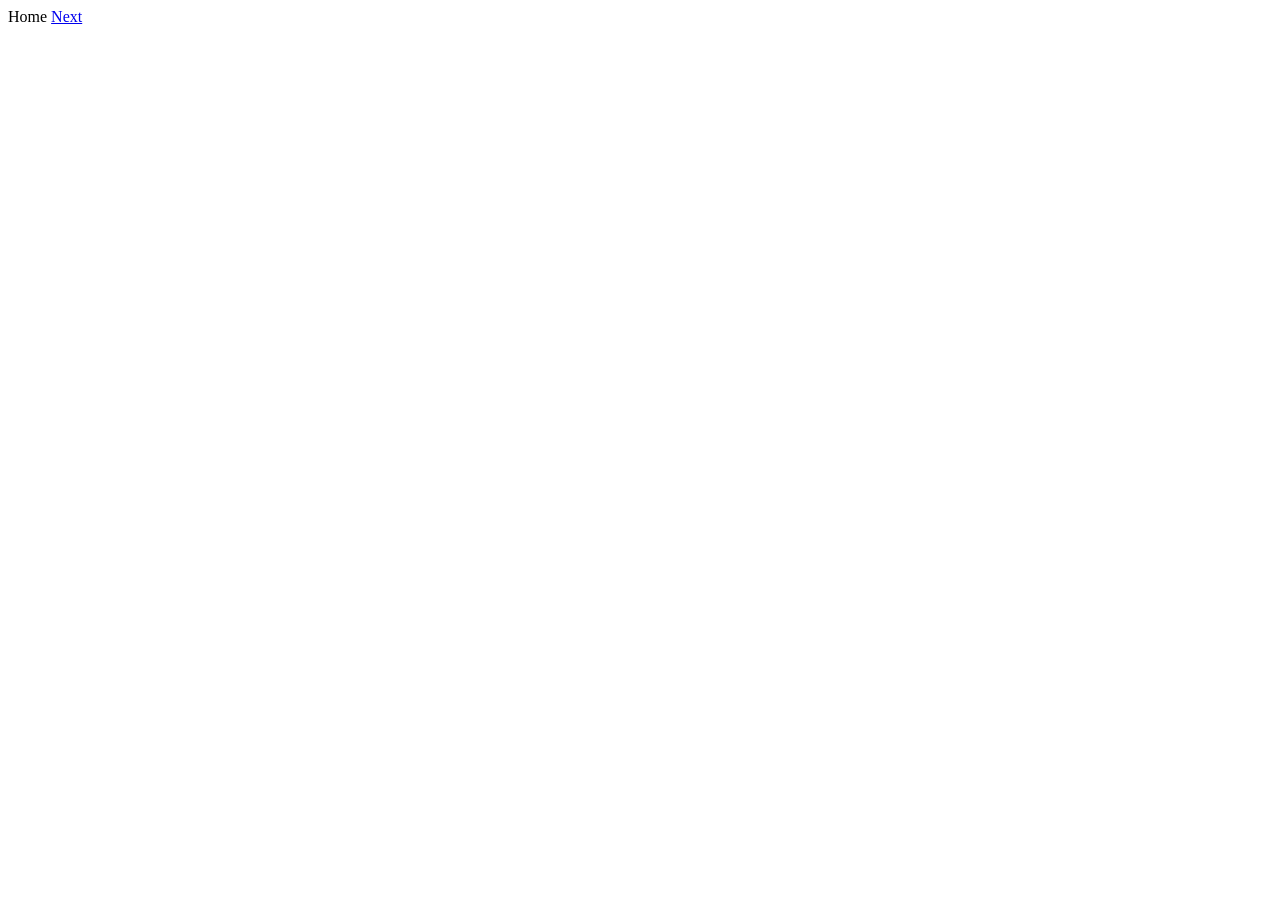
==== index.html @ c50c5f60 "update index.html" ====
<!DOCTYPE html>
<html>

<head>
  <meta charset="UTF-8">
  <meta name="viewport" content="width=device-width, initial-scale=1">
  <title>Home</title>
</head>

<body>
  Home
  <a href="praktikum26">Next</a>
</body>

</html>
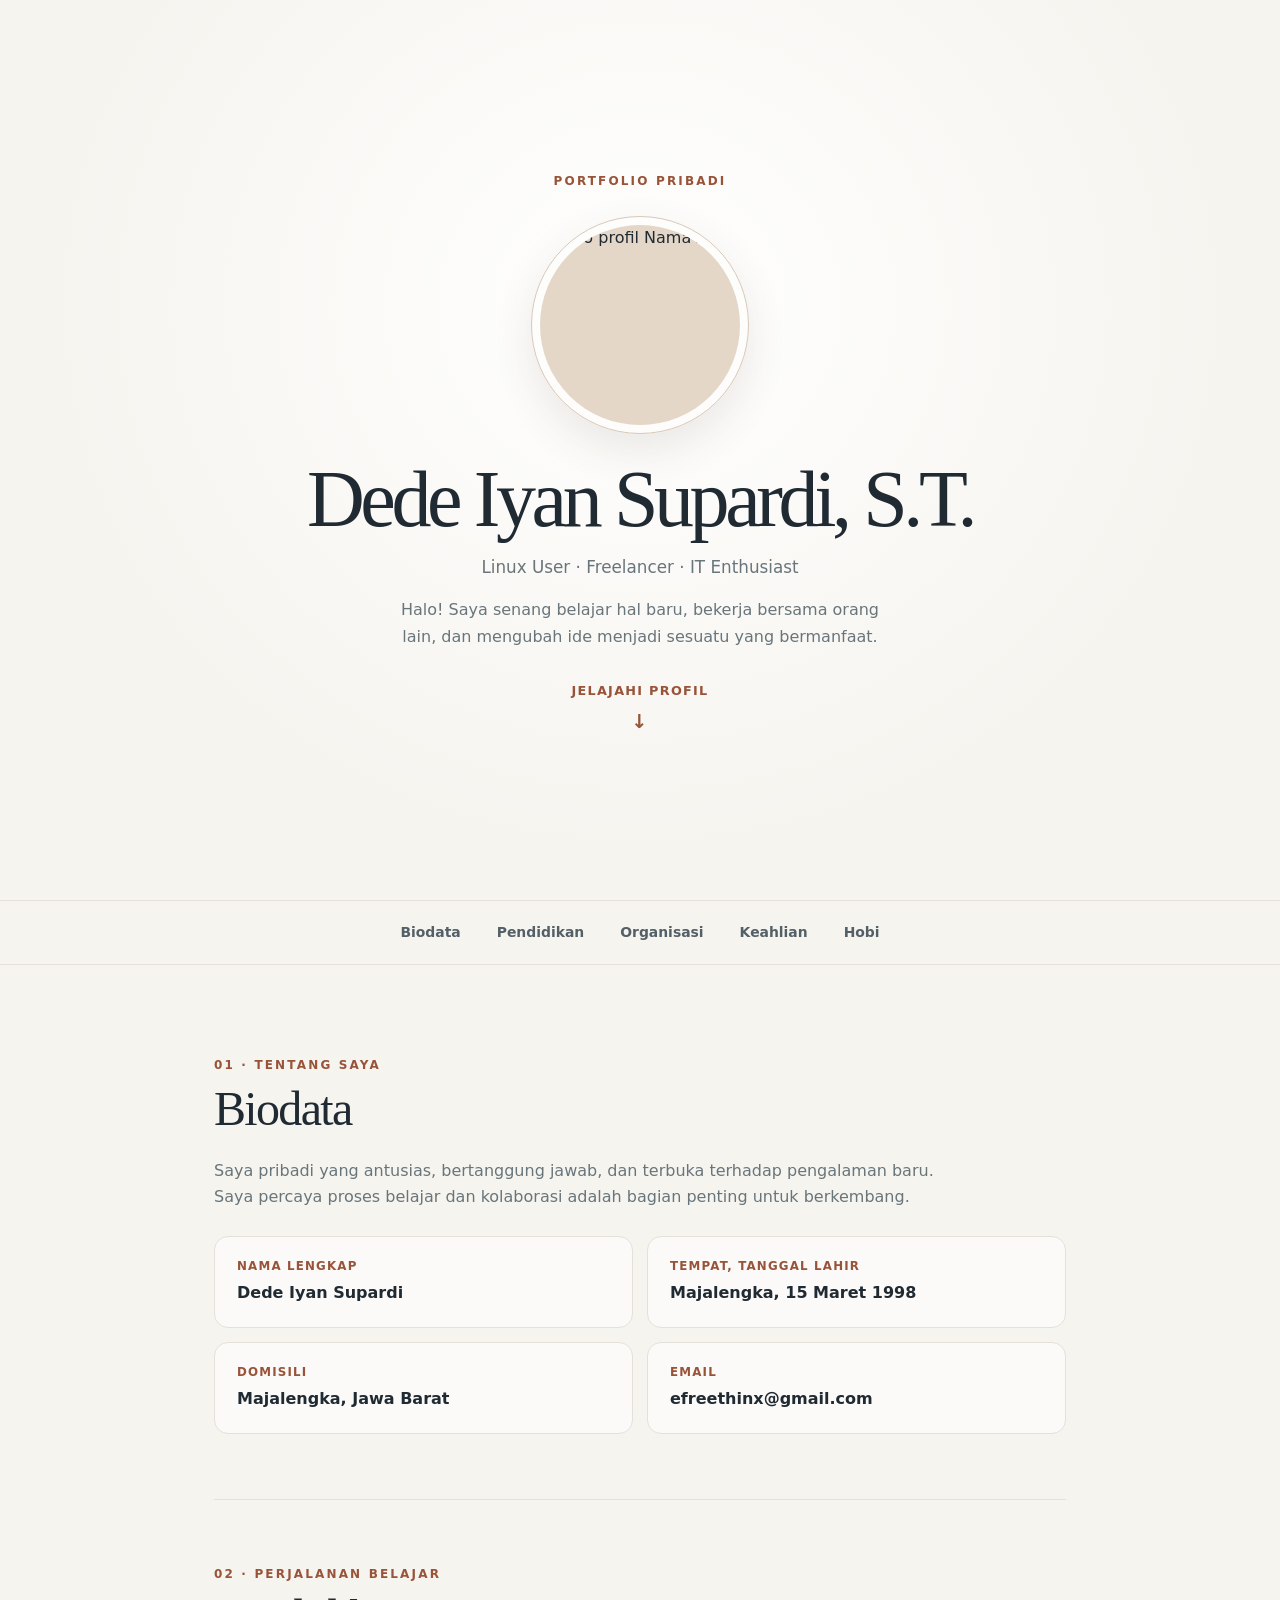
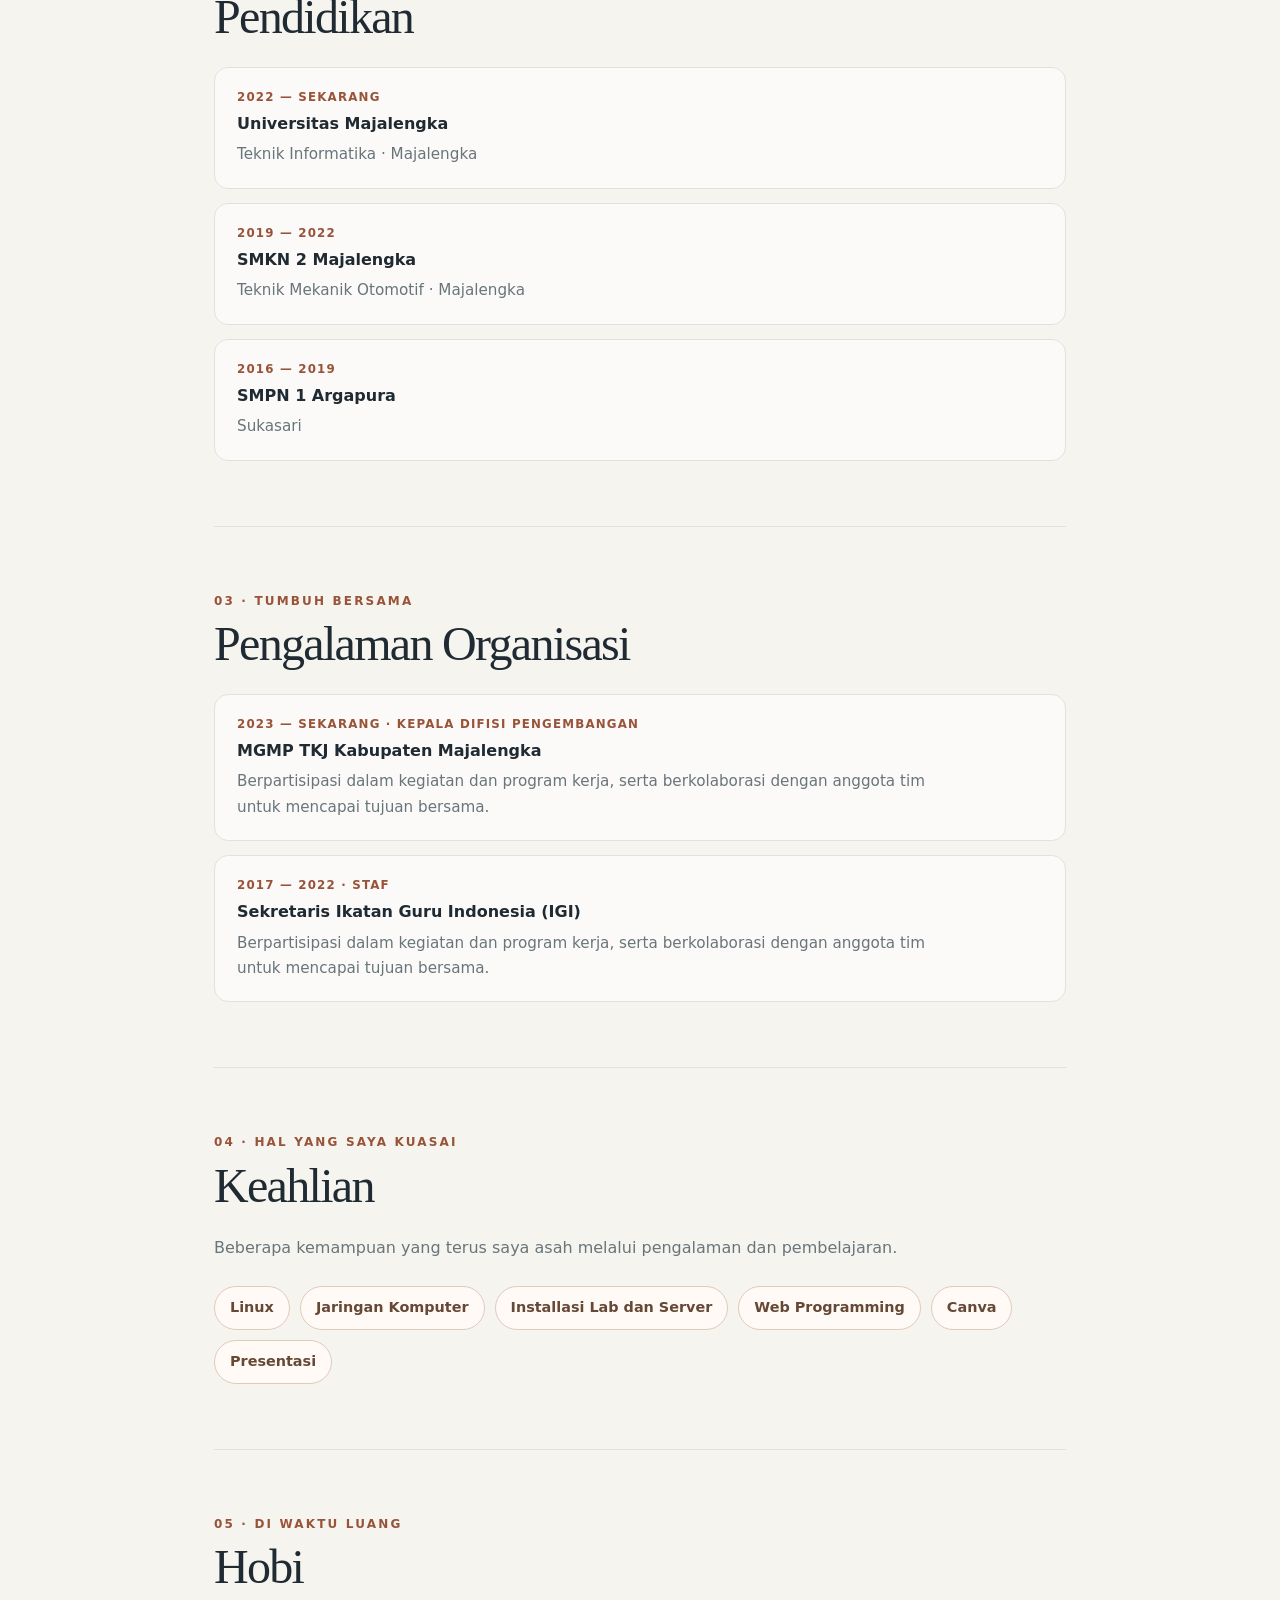
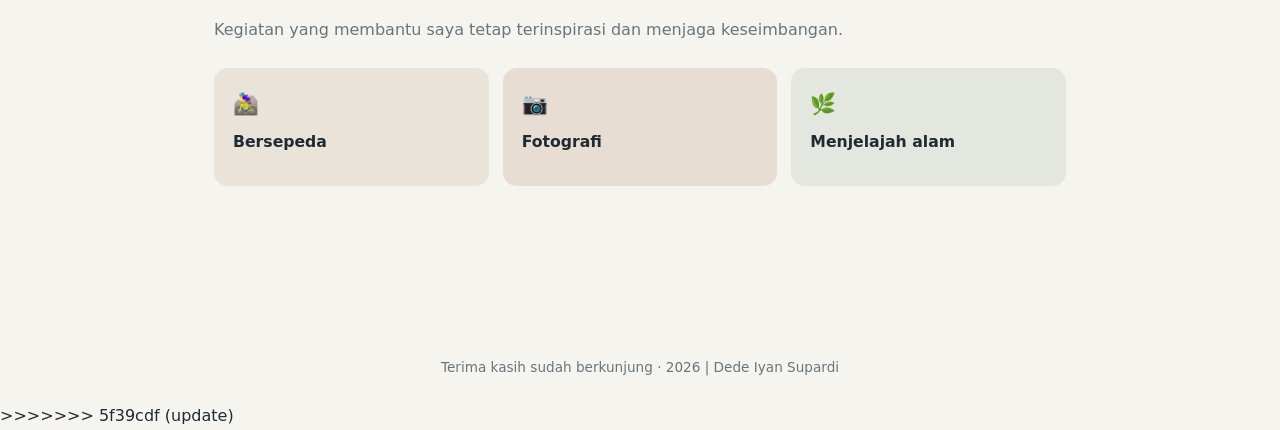
==== commit d6466160: "update" ====
--- a/index.html
+++ b/index.html
@@ -1,15 +1,437 @@
-<!DOCTYPE html>
-<html>
-
-<head>
-  <meta charset="UTF-8">
-  <meta name="viewport" content="width=device-width, initial-scale=1">
-  <title>Home</title>
-</head>
-
-<body>
-  Home
-  <a href="praktikum26">Next</a>
-</body>
-
-</html>+<!doctype html>
+<html lang="id">
+  <head>
+    <meta charset="UTF-8" />
+    <meta name="viewport" content="width=device-width, initial-scale=1.0" />
+    <meta name="theme-color" content="#f6f4ef" />
+    <title>Portfolio | Nama Anda</title>
+    <style>
+      :root {
+        --ink: #202a32;
+        --muted: #68757b;
+        --accent: #c26f4c;
+        --accent-dark: #985339;
+        --paper: #f6f4ef;
+        --white: #fff;
+        --line: #e6e1d8;
+      }
+      * {
+        box-sizing: border-box;
+      }
+      html {
+        scroll-behavior: smooth;
+        scroll-padding-top: 24px;
+      }
+      body {
+        margin: 0;
+        color: var(--ink);
+        background: var(--paper);
+        font-family:
+          Inter,
+          ui-sans-serif,
+          system-ui,
+          -apple-system,
+          BlinkMacSystemFont,
+          "Segoe UI",
+          sans-serif;
+        line-height: 1.65;
+      }
+      a {
+        color: inherit;
+      }
+      .hero {
+        min-height: 100vh;
+        padding: 48px 24px 38px;
+        display: flex;
+        flex-direction: column;
+        align-items: center;
+        justify-content: center;
+        text-align: center;
+        background: radial-gradient(ellipse at 50% 34%, #fff 0, #f6f4ef 65%);
+      }
+      .eyebrow,
+      .section-kicker {
+        color: var(--accent-dark);
+        font-size: 0.75rem;
+        font-weight: 750;
+        letter-spacing: 0.18em;
+        text-transform: uppercase;
+      }
+      .portrait-wrap {
+        width: 218px;
+        height: 218px;
+        margin: 24px auto 23px;
+        padding: 8px;
+        border: 1px solid #d8c8b7;
+        border-radius: 50%;
+        box-shadow: 0 16px 42px #56402a1c;
+      }
+      .portrait {
+        display: block;
+        width: 100%;
+        height: 100%;
+        border-radius: 50%;
+        object-fit: cover;
+        background: #e4d7c8;
+      }
+      h1 {
+        margin: 0;
+        font-family: Georgia, "Times New Roman", serif;
+        font-size: clamp(2.7rem, 7vw, 5rem);
+        font-weight: 500;
+        letter-spacing: -0.055em;
+        line-height: 1.05;
+      }
+      .role {
+        margin: 13px 0 0;
+        color: var(--muted);
+        font-size: 1.05rem;
+      }
+      .intro {
+        max-width: 510px;
+        margin: 16px 0 0;
+        color: var(--muted);
+      }
+      .down {
+        margin-top: 30px;
+        color: var(--accent-dark);
+        font-size: 0.8rem;
+        font-weight: 700;
+        letter-spacing: 0.1em;
+        text-transform: uppercase;
+      }
+      .down span {
+        display: block;
+        margin-top: 5px;
+        font-size: 1.2rem;
+      }
+      .nav-wrap {
+        position: sticky;
+        top: 0;
+        z-index: 5;
+        padding: 12px 16px;
+        border-block: 1px solid var(--line);
+        background: #f6f4efed;
+        backdrop-filter: blur(12px);
+      }
+      nav {
+        display: flex;
+        justify-content: center;
+        gap: 8px;
+        max-width: 980px;
+        margin: auto;
+        overflow-x: auto;
+      }
+      nav a {
+        flex: 0 0 auto;
+        padding: 8px 14px;
+        border-radius: 999px;
+        color: #536067;
+        font-size: 0.87rem;
+        font-weight: 650;
+        text-decoration: none;
+        transition:
+          background 0.2s,
+          color 0.2s;
+      }
+      nav a:hover,
+      nav a:focus-visible {
+        color: white;
+        background: var(--accent);
+        outline: none;
+      }
+      main {
+        max-width: 900px;
+        margin: 0 auto;
+        padding: 26px 24px 80px;
+      }
+      .section {
+        padding: 65px 0;
+        border-bottom: 1px solid var(--line);
+        scroll-margin-top: 75px;
+      }
+      .section:last-child {
+        border-bottom: 0;
+      }
+      h2 {
+        margin: 5px 0 22px;
+        font-family: Georgia, "Times New Roman", serif;
+        font-size: clamp(2rem, 5vw, 3rem);
+        font-weight: 500;
+        letter-spacing: -0.035em;
+        line-height: 1.15;
+      }
+      .section p {
+        max-width: 720px;
+        margin: 0;
+        color: var(--muted);
+      }
+      .info-grid {
+        display: grid;
+        grid-template-columns: repeat(2, minmax(0, 1fr));
+        gap: 14px;
+        margin-top: 25px;
+      }
+      .info-card,
+      .timeline-card {
+        padding: 20px 22px;
+        border: 1px solid var(--line);
+        border-radius: 14px;
+        background: #fff9;
+      }
+      .info-card small,
+      .timeline-card small {
+        display: block;
+        margin-bottom: 4px;
+        color: var(--accent-dark);
+        font-size: 0.74rem;
+        font-weight: 750;
+        letter-spacing: 0.1em;
+        text-transform: uppercase;
+      }
+      .info-card strong,
+      .timeline-card strong {
+        display: block;
+        font-size: 1rem;
+      }
+      .timeline {
+        display: grid;
+        gap: 14px;
+      }
+      .timeline-card p {
+        margin-top: 5px;
+        font-size: 0.95rem;
+      }
+      .skills {
+        display: flex;
+        flex-wrap: wrap;
+        gap: 10px;
+        margin-top: 25px;
+      }
+      .chip {
+        padding: 9px 15px;
+        border: 1px solid #dfcbb9;
+        border-radius: 999px;
+        background: #fffaf5;
+        color: #654835;
+        font-size: 0.9rem;
+        font-weight: 650;
+      }
+      .hobbies {
+        display: grid;
+        grid-template-columns: repeat(3, minmax(0, 1fr));
+        gap: 14px;
+        margin-top: 25px;
+      }
+      .hobby {
+        min-height: 118px;
+        padding: 19px;
+        border-radius: 14px;
+        background: #e9e3d9;
+      }
+      .hobby:nth-child(2) {
+        background: #e8ddd3;
+      }
+      .hobby:nth-child(3) {
+        background: #e3e7df;
+      }
+      .hobby span {
+        display: block;
+        margin-bottom: 8px;
+        font-size: 1.3rem;
+      }
+      .hobby strong {
+        font-size: 0.98rem;
+      }
+      footer {
+        padding: 25px;
+        color: var(--muted);
+        text-align: center;
+        font-size: 0.85rem;
+      }
+      @media (max-width: 600px) {
+        .hero {
+          min-height: 94vh;
+          padding-inline: 20px;
+        }
+        .portrait-wrap {
+          width: 185px;
+          height: 185px;
+        }
+        .nav-wrap {
+          padding-inline: 8px;
+        }
+        nav {
+          justify-content: flex-start;
+        }
+        nav a {
+          padding-inline: 12px;
+          font-size: 0.82rem;
+        }
+        main {
+          padding-inline: 20px;
+        }
+        .section {
+          padding: 48px 0;
+        }
+        .info-grid,
+        .hobbies {
+          grid-template-columns: 1fr;
+        }
+      }
+      @media (prefers-reduced-motion: reduce) {
+        html {
+          scroll-behavior: auto;
+        }
+        * {
+          transition: none !important;
+        }
+      }
+    </style>
+  </head>
+  <body>
+    <header class="hero">
+      <div class="eyebrow">Portfolio pribadi</div>
+      <div class="portrait-wrap">
+        <img
+          class="portrait"
+          src="https://0.academia-photos.com/6379772/2639125/27549929/s200_dede.iyan_supardi_st..jpg"
+          alt="Foto profil Nama Anda"
+        />
+      </div>
+      <h1>Dede Iyan Supardi, S.T.</h1>
+      <p class="role">Linux User · Freelancer · IT Enthusiast</p>
+      <p class="intro">
+        Halo! Saya senang belajar hal baru, bekerja bersama orang lain, dan
+        mengubah ide menjadi sesuatu yang bermanfaat.
+      </p>
+      <a class="down" href="#biodata" style="text-decoration: none"
+        >Jelajahi profil<span aria-hidden="true">↓</span></a
+      >
+    </header>
+
+    <div class="nav-wrap">
+      <nav aria-label="Menu portfolio">
+        <a href="#biodata">Biodata</a>
+        <a href="#pendidikan">Pendidikan</a>
+        <a href="#organisasi">Organisasi</a>
+        <a href="#keahlian">Keahlian</a>
+        <a href="#hobi">Hobi</a>
+      </nav>
+    </div>
+
+    <main>
+      <section class="section" id="biodata">
+        <div class="section-kicker">01 · Tentang saya</div>
+        <h2>Biodata</h2>
+        <p>
+          Saya pribadi yang antusias, bertanggung jawab, dan terbuka terhadap
+          pengalaman baru. Saya percaya proses belajar dan kolaborasi adalah
+          bagian penting untuk berkembang.
+        </p>
+        <div class="info-grid">
+          <div class="info-card">
+            <small>Nama lengkap</small><strong>Dede Iyan Supardi</strong>
+          </div>
+          <div class="info-card">
+            <small>Tempat, tanggal lahir</small
+            ><strong>Majalengka, 15 Maret 1998</strong>
+          </div>
+          <div class="info-card">
+            <small>Domisili</small><strong>Majalengka, Jawa Barat</strong>
+          </div>
+          <div class="info-card">
+            <small>Email</small><strong>efreethinx@gmail.com</strong>
+          </div>
+        </div>
+      </section>
+
+      <section class="section" id="pendidikan">
+        <div class="section-kicker">02 · Perjalanan belajar</div>
+        <h2>Pendidikan</h2>
+        <div class="timeline">
+          <article class="timeline-card">
+            <small>2022 — Sekarang</small
+            ><strong>Universitas Majalengka</strong>
+            <p>Teknik Informatika · Majalengka</p>
+          </article>
+          <article class="timeline-card">
+            <small>2019 — 2022</small><strong>SMKN 2 Majalengka</strong>
+            <p>Teknik Mekanik Otomotif · Majalengka</p>
+          </article>
+          <article class="timeline-card">
+            <small>2016 — 2019</small><strong>SMPN 1 Argapura</strong>
+            <p>Sukasari</p>
+          </article>
+        </div>
+      </section>
+
+      <section class="section" id="organisasi">
+        <div class="section-kicker">03 · Tumbuh bersama</div>
+        <h2>Pengalaman Organisasi</h2>
+        <div class="timeline">
+          <article class="timeline-card">
+            <small>2023 — Sekarang · Kepala Difisi Pengembangan</small
+            ><strong>MGMP TKJ Kabupaten Majalengka</strong>
+            <p>
+              Berpartisipasi dalam kegiatan dan program kerja, serta
+              berkolaborasi dengan anggota tim untuk mencapai tujuan bersama.
+            </p>
+          </article>
+          <article class="timeline-card">
+            <small>2017 — 2022 · Staf</small
+            ><strong>Sekretaris Ikatan Guru Indonesia (IGI)</strong>
+            <p>
+              Berpartisipasi dalam kegiatan dan program kerja, serta
+              berkolaborasi dengan anggota tim untuk mencapai tujuan bersama.
+            </p>
+          </article>
+        </div>
+      </section>
+
+      <section class="section" id="keahlian">
+        <div class="section-kicker">04 · Hal yang saya kuasai</div>
+        <h2>Keahlian</h2>
+        <p>
+          Beberapa kemampuan yang terus saya asah melalui pengalaman dan
+          pembelajaran.
+        </p>
+        <div class="skills">
+          <span class="chip">Linux</span
+          ><span class="chip">Jaringan Komputer</span
+          ><span class="chip">Installasi Lab dan Server</span
+          ><span class="chip">Web Programming</span
+          ><span class="chip">Canva</span><span class="chip">Presentasi</span>
+        </div>
+      </section>
+
+      <section class="section" id="hobi">
+        <div class="section-kicker">05 · Di waktu luang</div>
+        <h2>Hobi</h2>
+        <p>
+          Kegiatan yang membantu saya tetap terinspirasi dan menjaga
+          keseimbangan.
+        </p>
+        <div class="hobbies">
+          <div class="hobby">
+            <span aria-hidden="true">🚵‍♀️</span><strong>Bersepeda</strong>
+          </div>
+          <div class="hobby">
+            <span aria-hidden="true">📷</span><strong>Fotografi</strong>
+          </div>
+          <div class="hobby">
+            <span aria-hidden="true">🌿</span><strong>Menjelajah alam</strong>
+          </div>
+        </div>
+      </section>
+    </main>
+    <footer>
+      Terima kasih sudah berkunjung · <span id="year"></span> | Dede Iyan
+      Supardi
+    </footer>
+    <script>
+      document.getElementById("year").textContent = new Date().getFullYear();
+    </script>
+  </body>
+</html>
+>>>>>>> 5f39cdf (update)
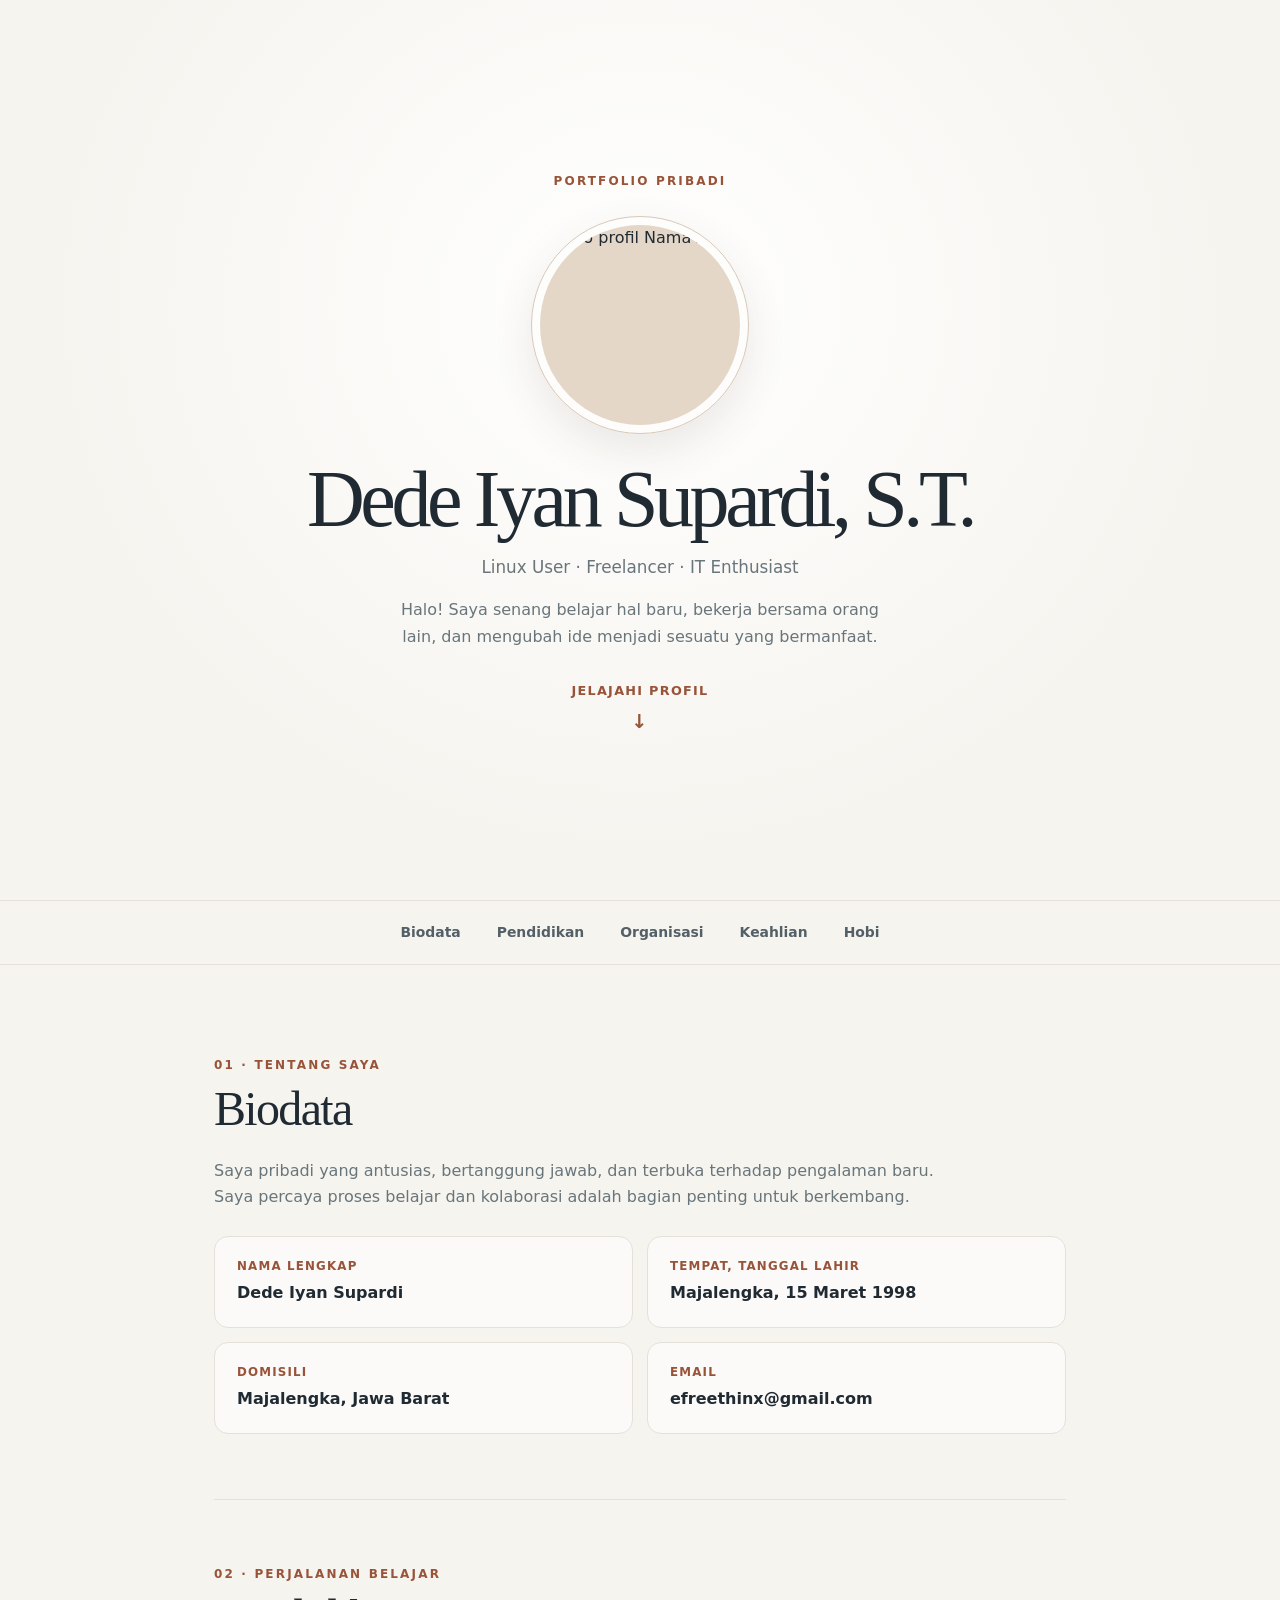
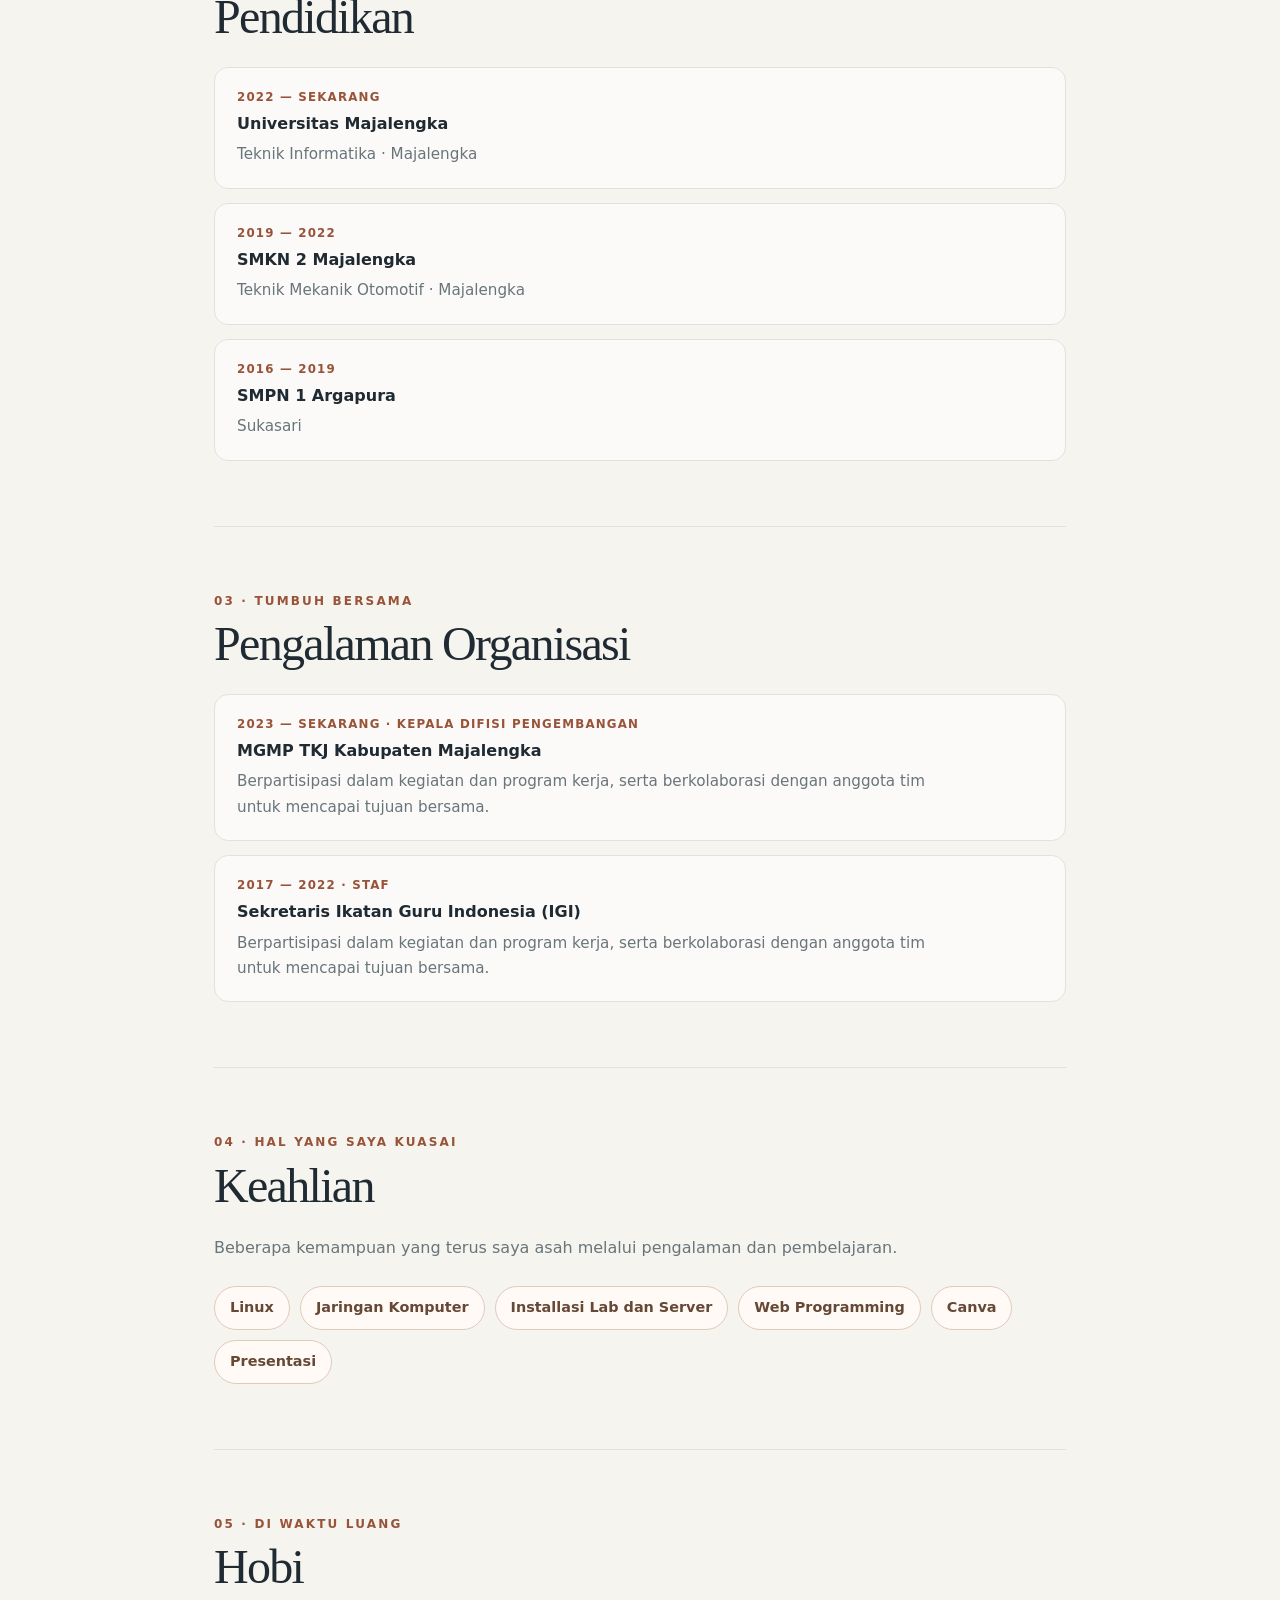
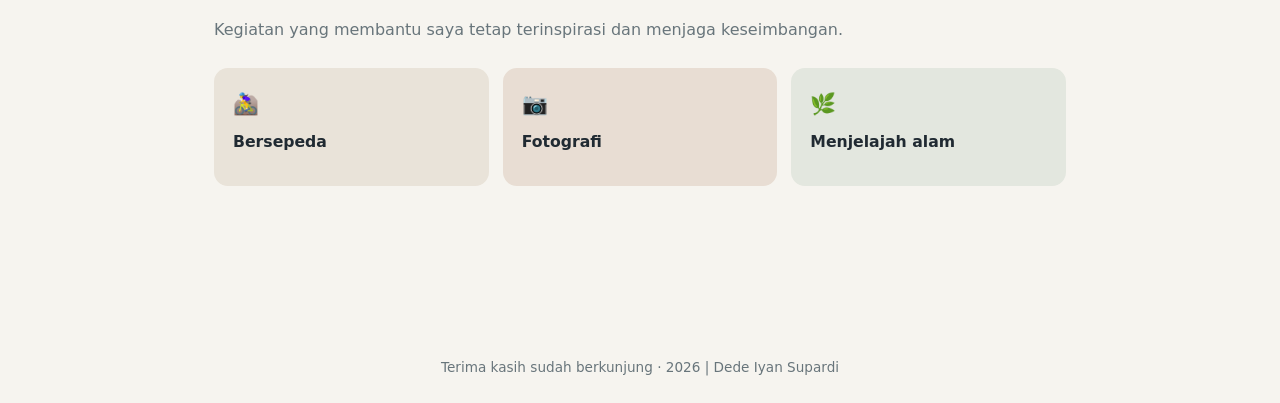
==== commit 20c3e020: "update" ====
--- a/index.html
+++ b/index.html
@@ -434,4 +434,3 @@
     </script>
   </body>
 </html>
->>>>>>> 5f39cdf (update)
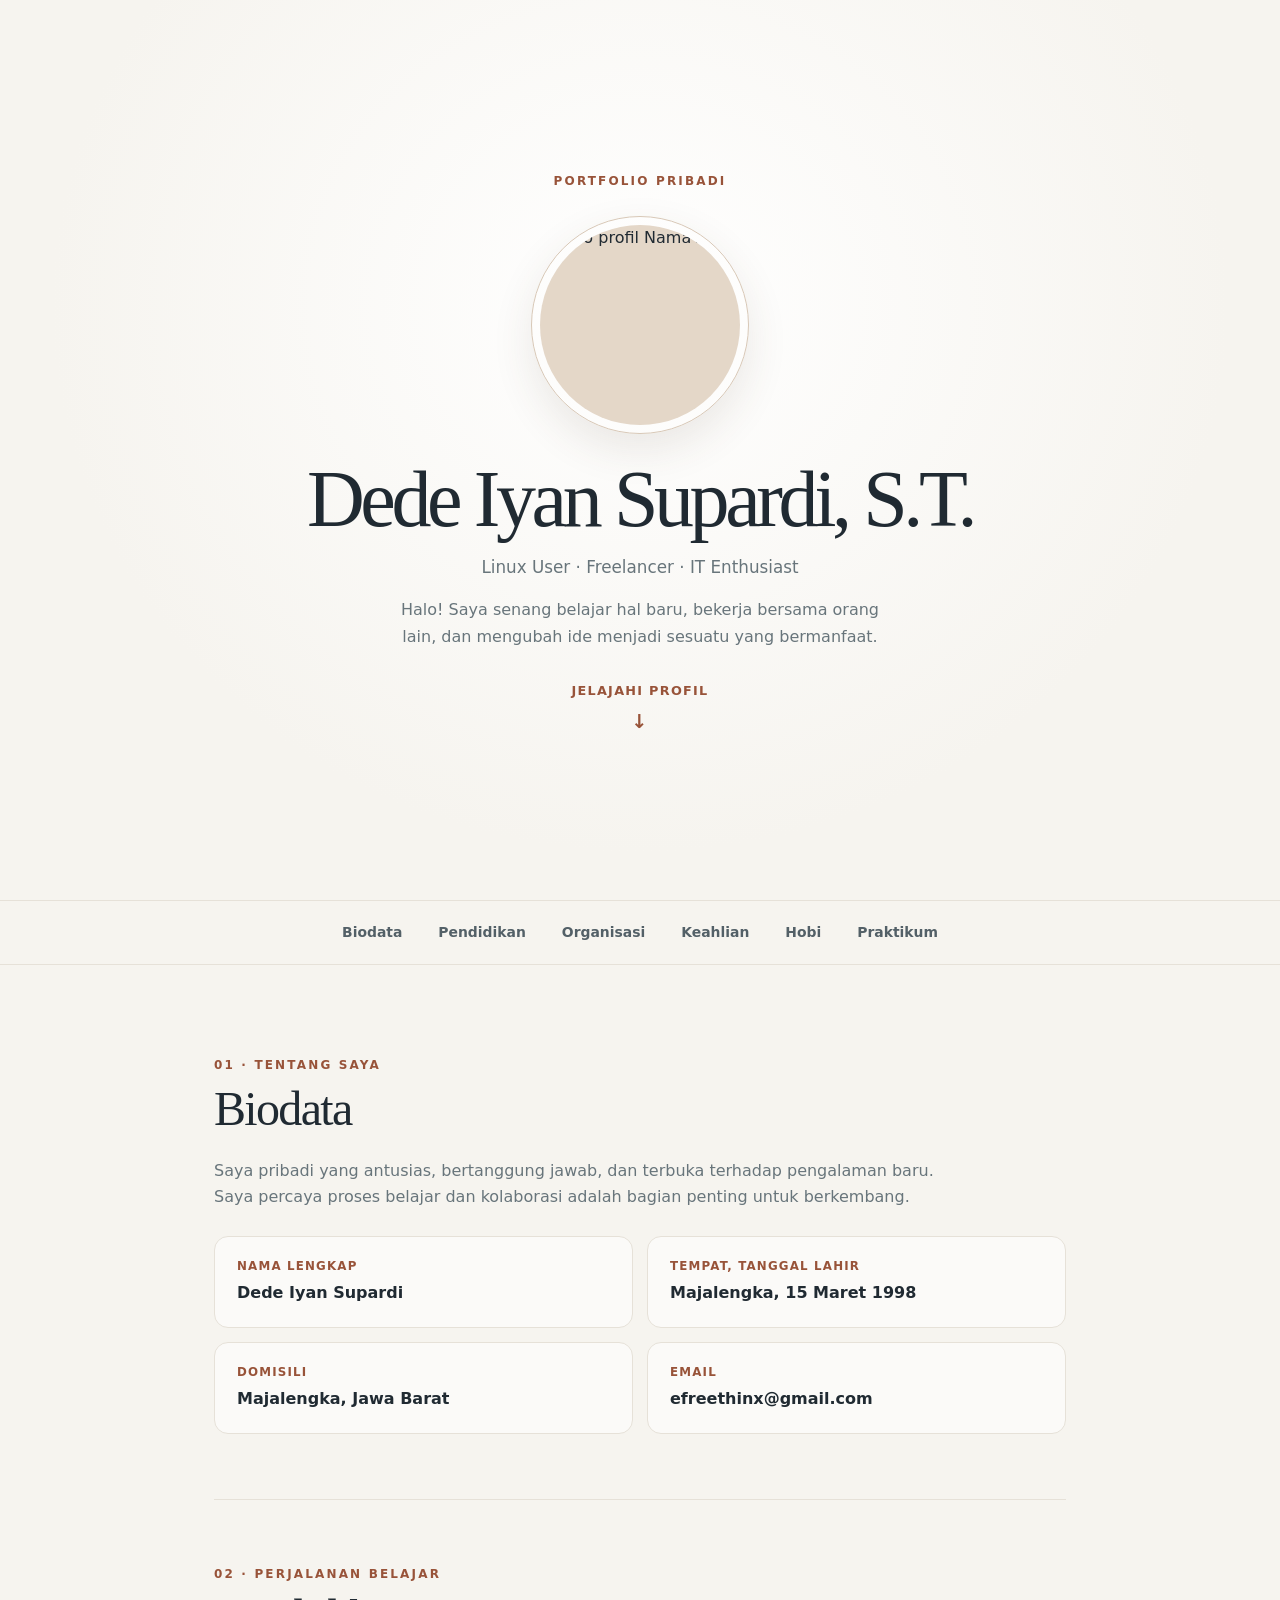
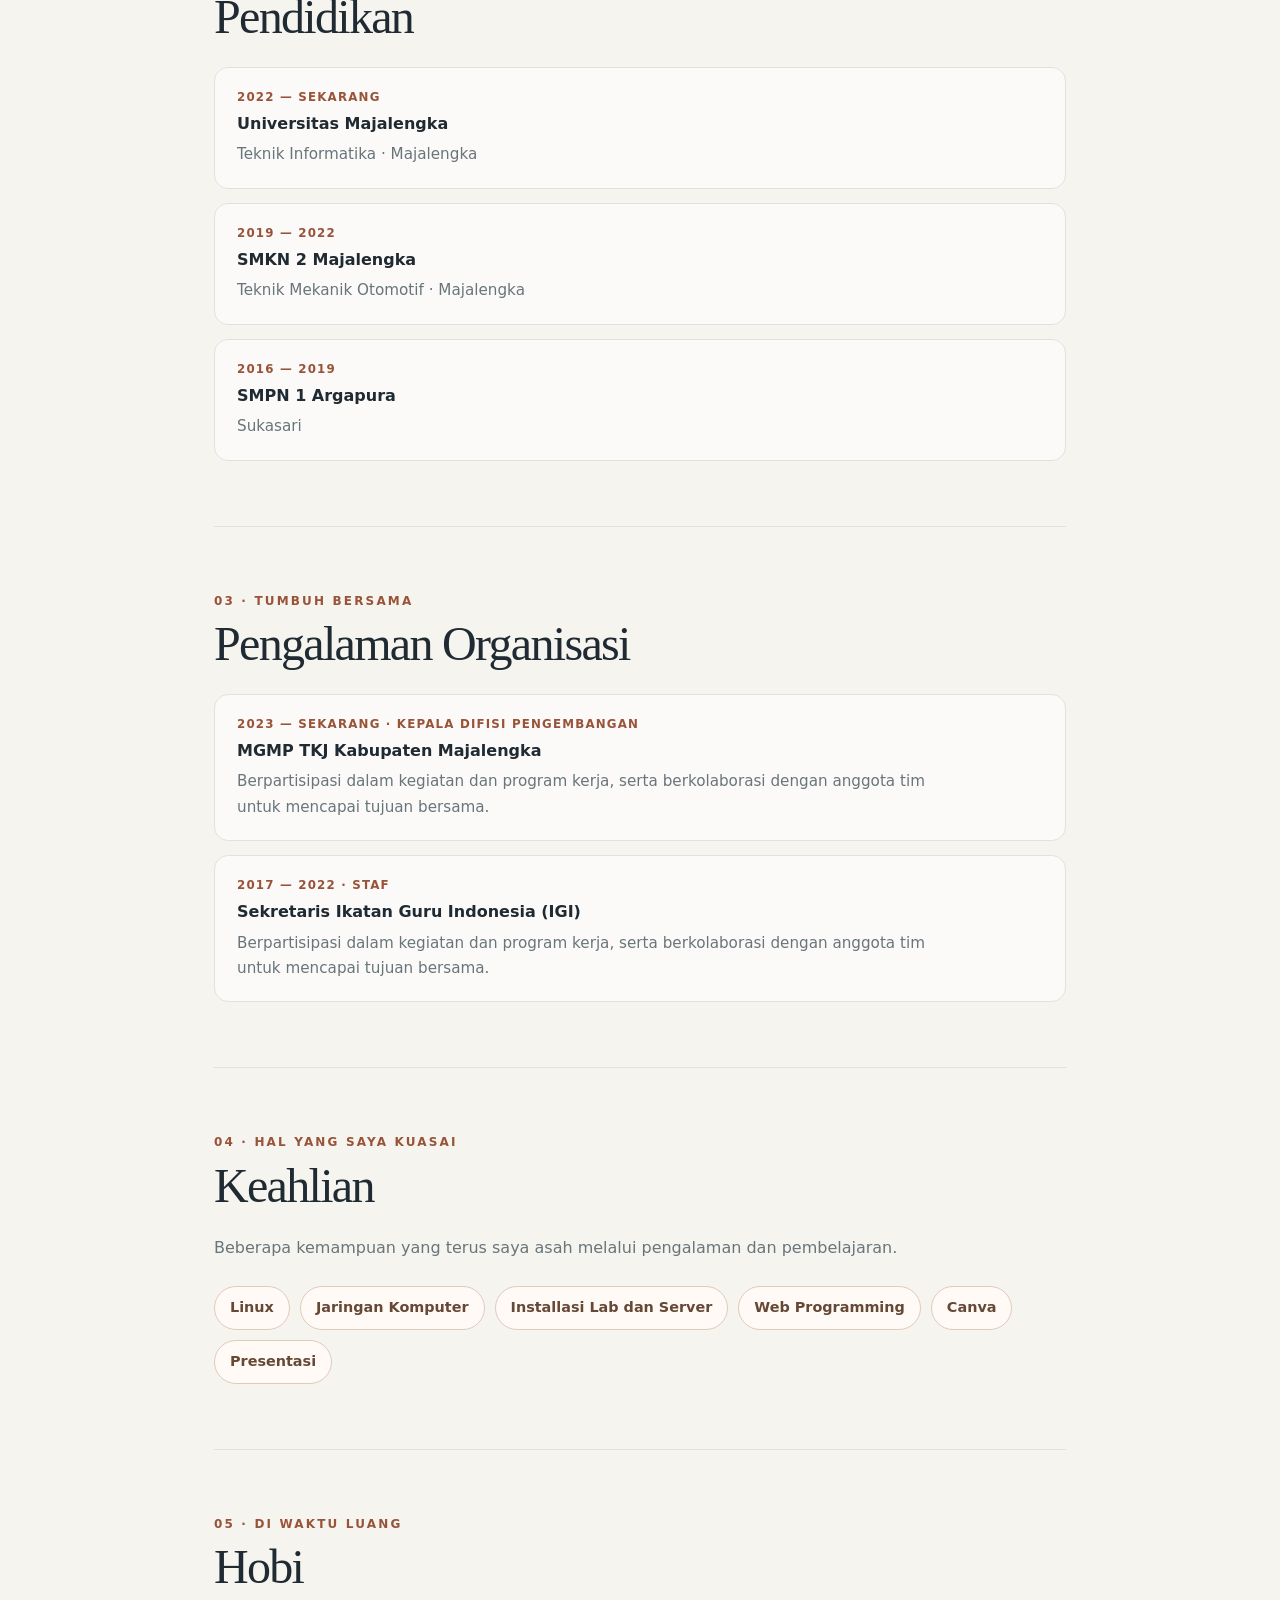
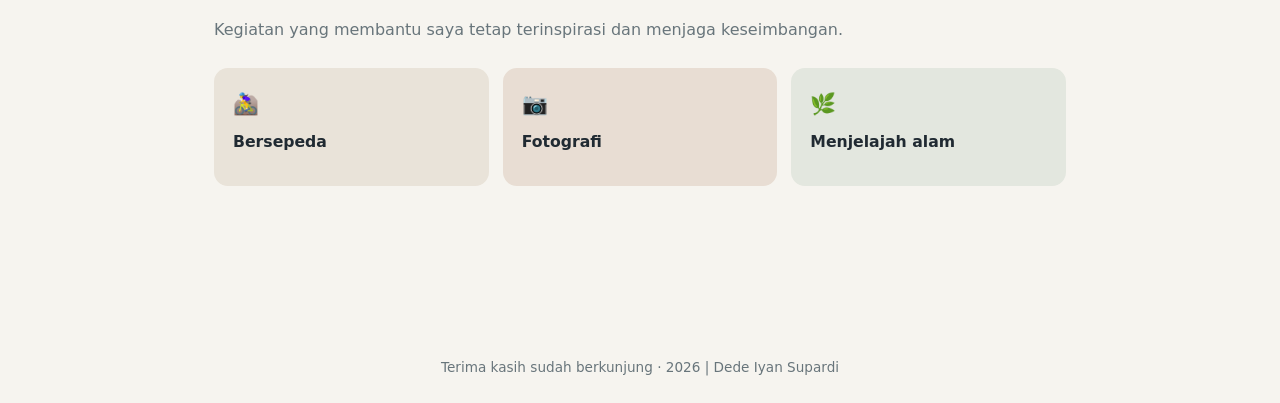
==== commit d4a20d0c: "update" ====
--- a/index.html
+++ b/index.html
@@ -317,6 +317,7 @@
         <a href="#organisasi">Organisasi</a>
         <a href="#keahlian">Keahlian</a>
         <a href="#hobi">Hobi</a>
+        <a href="#praktikum">Praktikum</a>
       </nav>
     </div>
 
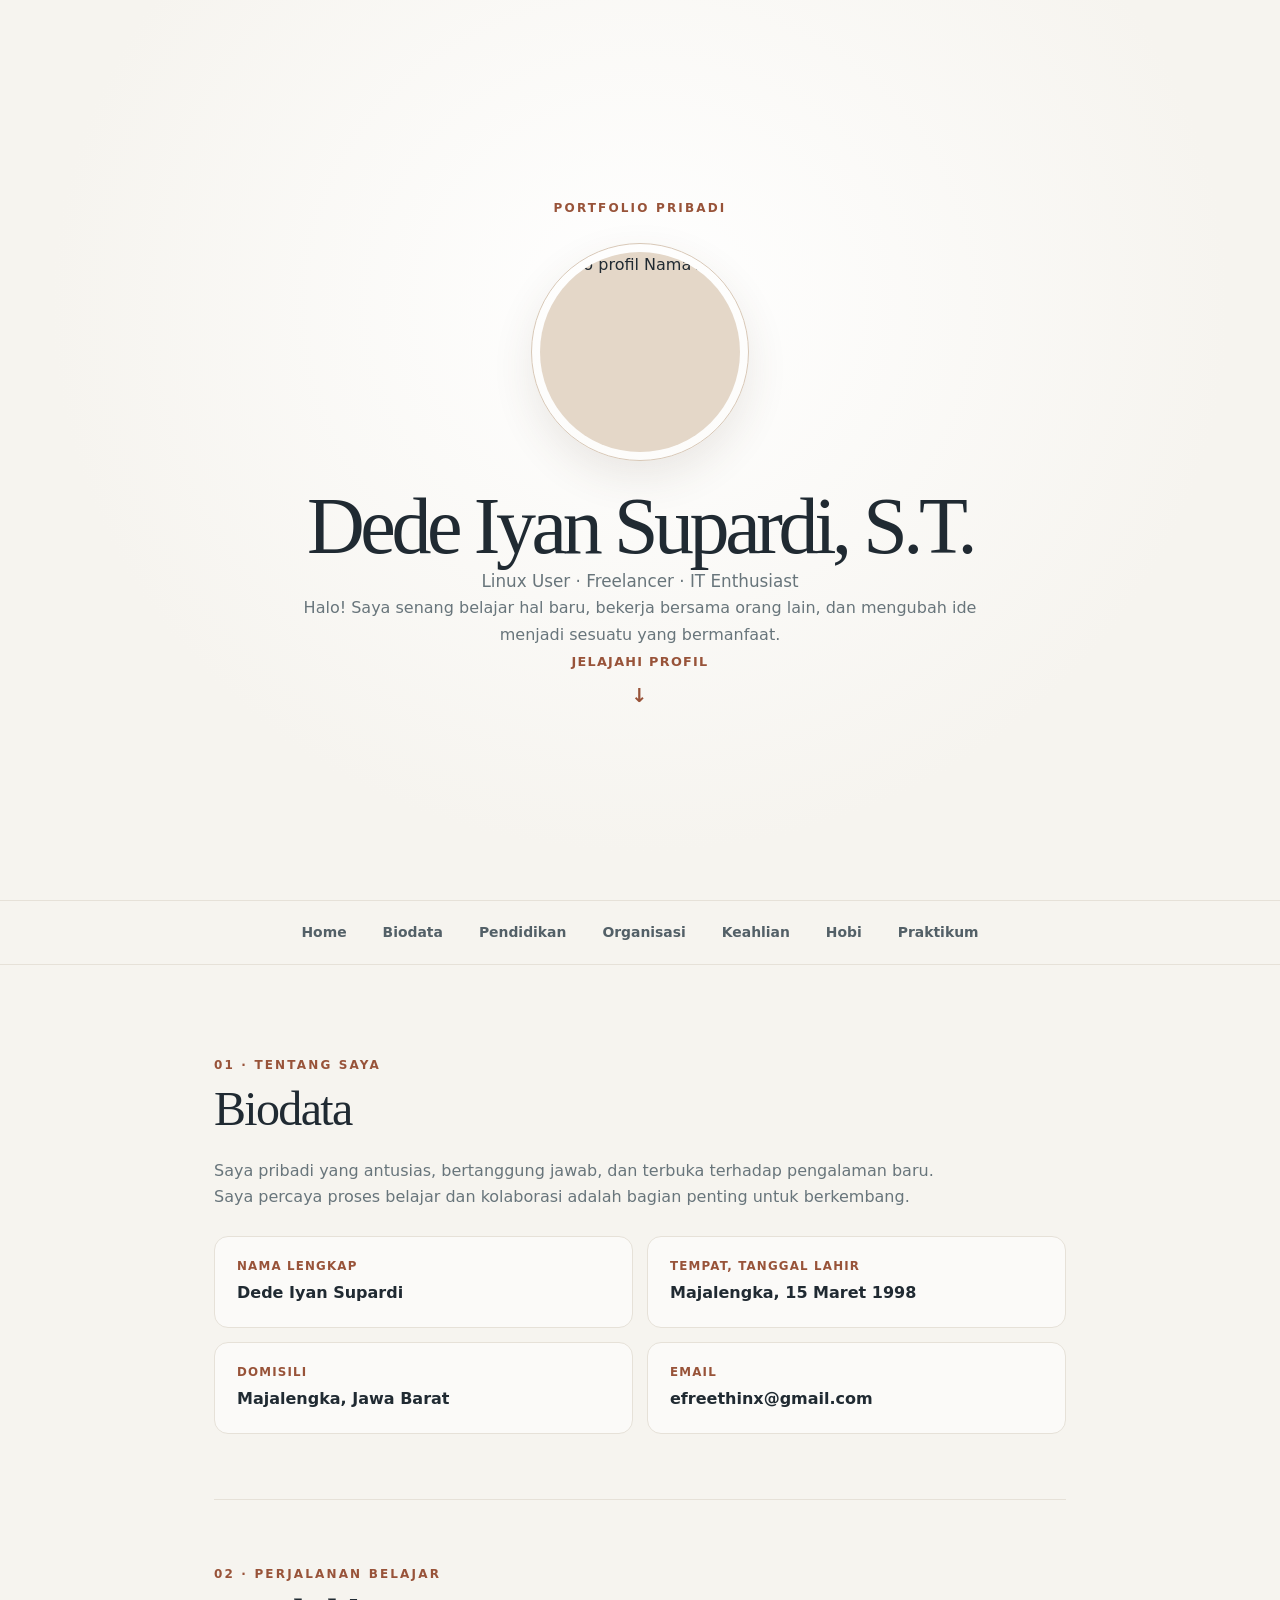
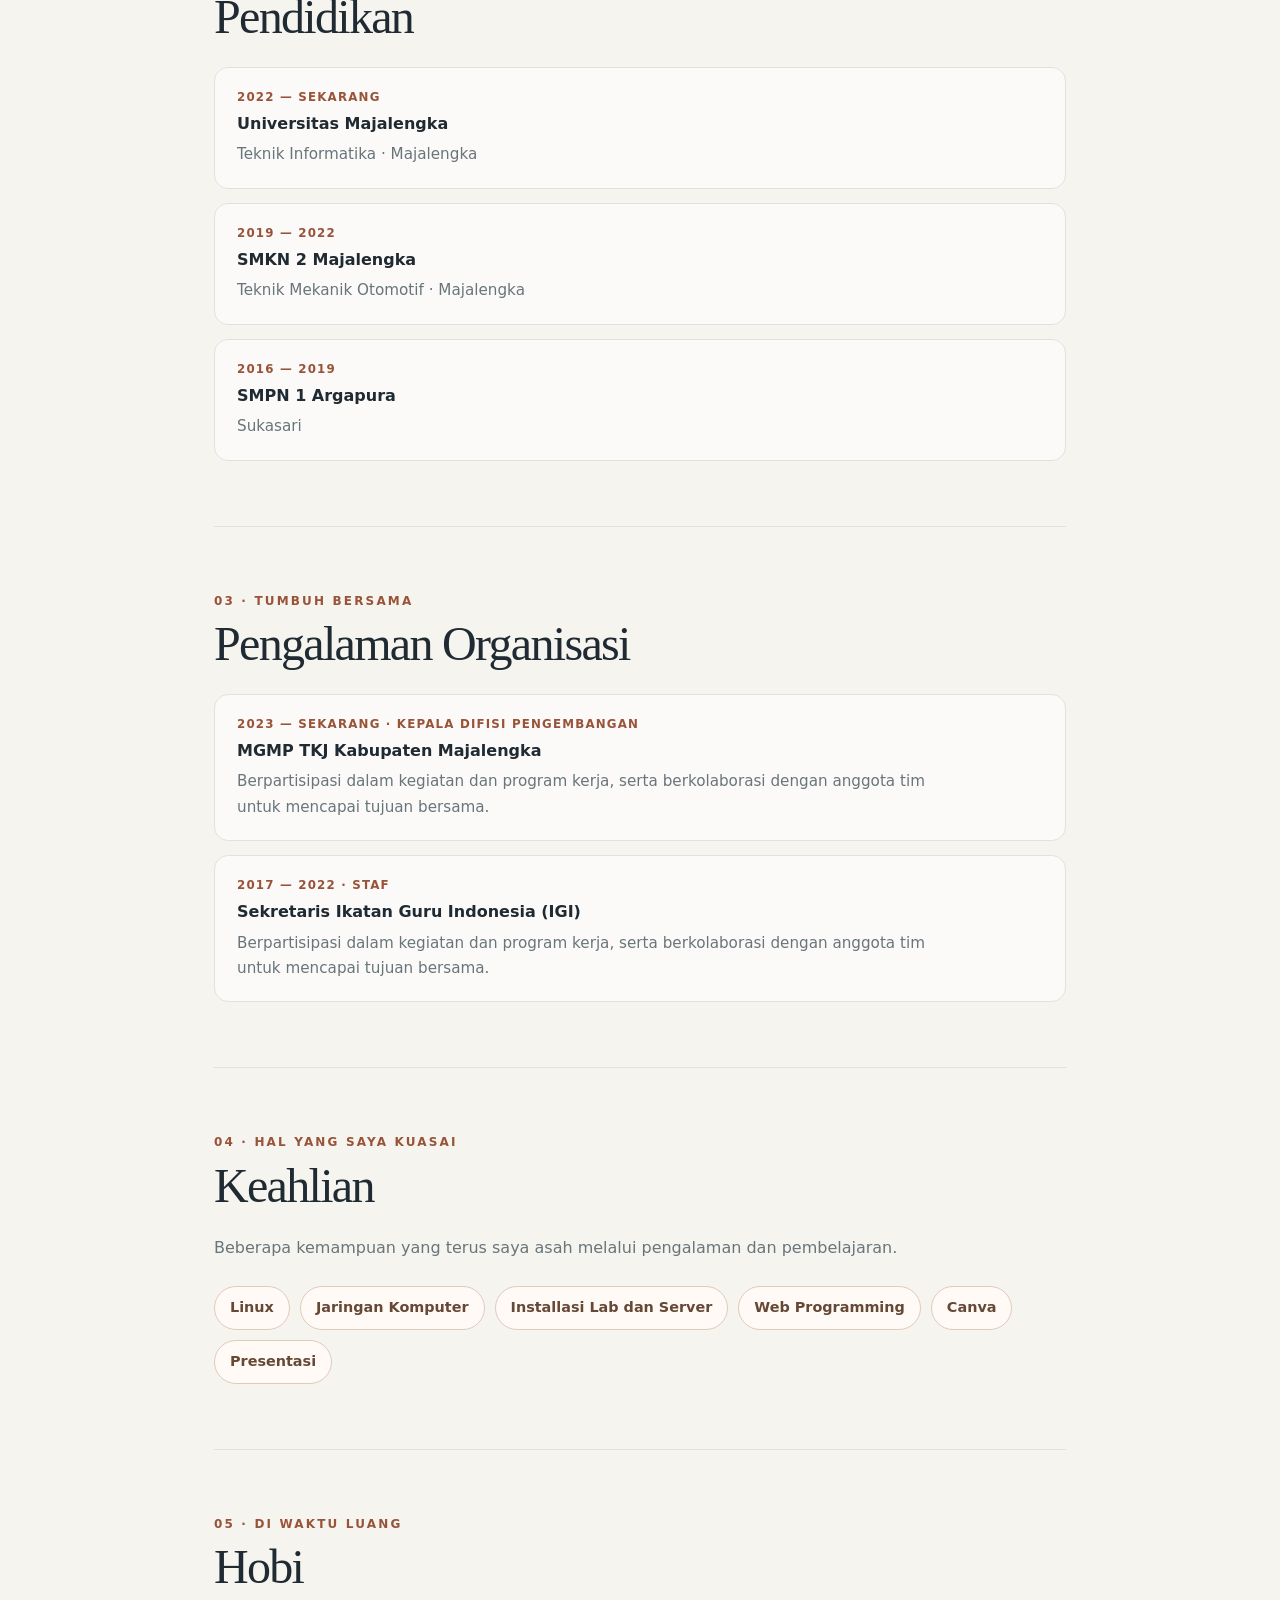
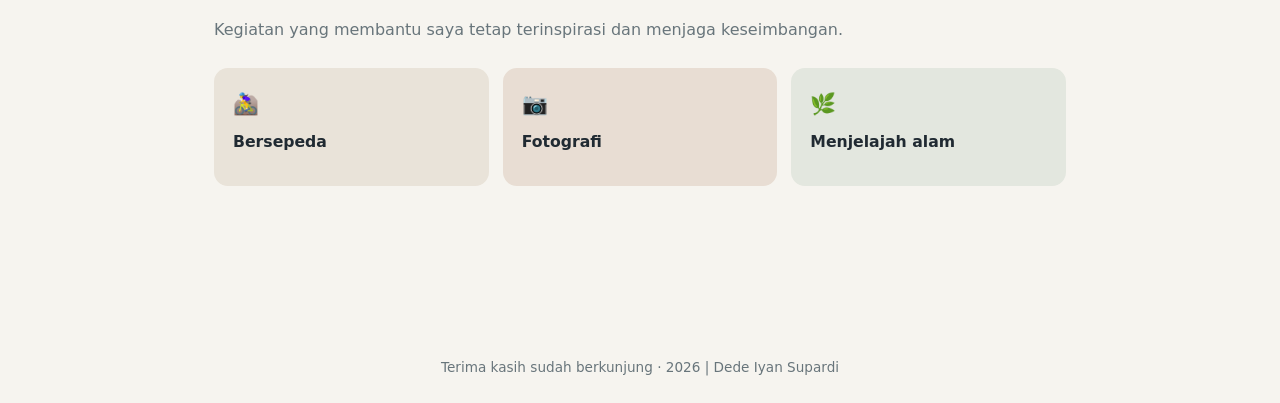
==== commit 728d6532: "update" ====
--- a/index.html
+++ b/index.html
@@ -4,7 +4,7 @@
     <meta charset="UTF-8" />
     <meta name="viewport" content="width=device-width, initial-scale=1.0" />
     <meta name="theme-color" content="#f6f4ef" />
-    <title>Portfolio | Nama Anda</title>
+    <title>Portfolio | Dede Iyan Supardi</title>
     <style>
       :root {
         --ink: #202a32;
@@ -291,33 +291,36 @@
   </head>
   <body>
     <header class="hero">
-      <div class="eyebrow">Portfolio pribadi</div>
-      <div class="portrait-wrap">
-        <img
-          class="portrait"
-          src="https://0.academia-photos.com/6379772/2639125/27549929/s200_dede.iyan_supardi_st..jpg"
-          alt="Foto profil Nama Anda"
-        />
-      </div>
-      <h1>Dede Iyan Supardi, S.T.</h1>
-      <p class="role">Linux User · Freelancer · IT Enthusiast</p>
-      <p class="intro">
-        Halo! Saya senang belajar hal baru, bekerja bersama orang lain, dan
-        mengubah ide menjadi sesuatu yang bermanfaat.
-      </p>
-      <a class="down" href="#biodata" style="text-decoration: none"
-        >Jelajahi profil<span aria-hidden="true">↓</span></a
-      >
+      <section class="section" id="home">
+        <div class="eyebrow">Portfolio pribadi</div>
+        <div class="portrait-wrap">
+          <img
+            class="portrait"
+            src="https://0.academia-photos.com/6379772/2639125/27549929/s200_dede.iyan_supardi_st..jpg"
+            alt="Foto profil Nama Anda"
+          />
+        </div>
+        <h1>Dede Iyan Supardi, S.T.</h1>
+        <p class="role">Linux User · Freelancer · IT Enthusiast</p>
+        <p class="intro">
+          Halo! Saya senang belajar hal baru, bekerja bersama orang lain, dan
+          mengubah ide menjadi sesuatu yang bermanfaat.
+        </p>
+        <a class="down" href="#biodata" style="text-decoration: none"
+          >Jelajahi profil<span aria-hidden="true">↓</span></a
+        >
+      </section>
     </header>
 
     <div class="nav-wrap">
       <nav aria-label="Menu portfolio">
+        <a href="#home">Home</a>
         <a href="#biodata">Biodata</a>
         <a href="#pendidikan">Pendidikan</a>
         <a href="#organisasi">Organisasi</a>
         <a href="#keahlian">Keahlian</a>
         <a href="#hobi">Hobi</a>
-        <a href="#praktikum">Praktikum</a>
+        <a href="praktikum">Praktikum</a>
       </nav>
     </div>
 
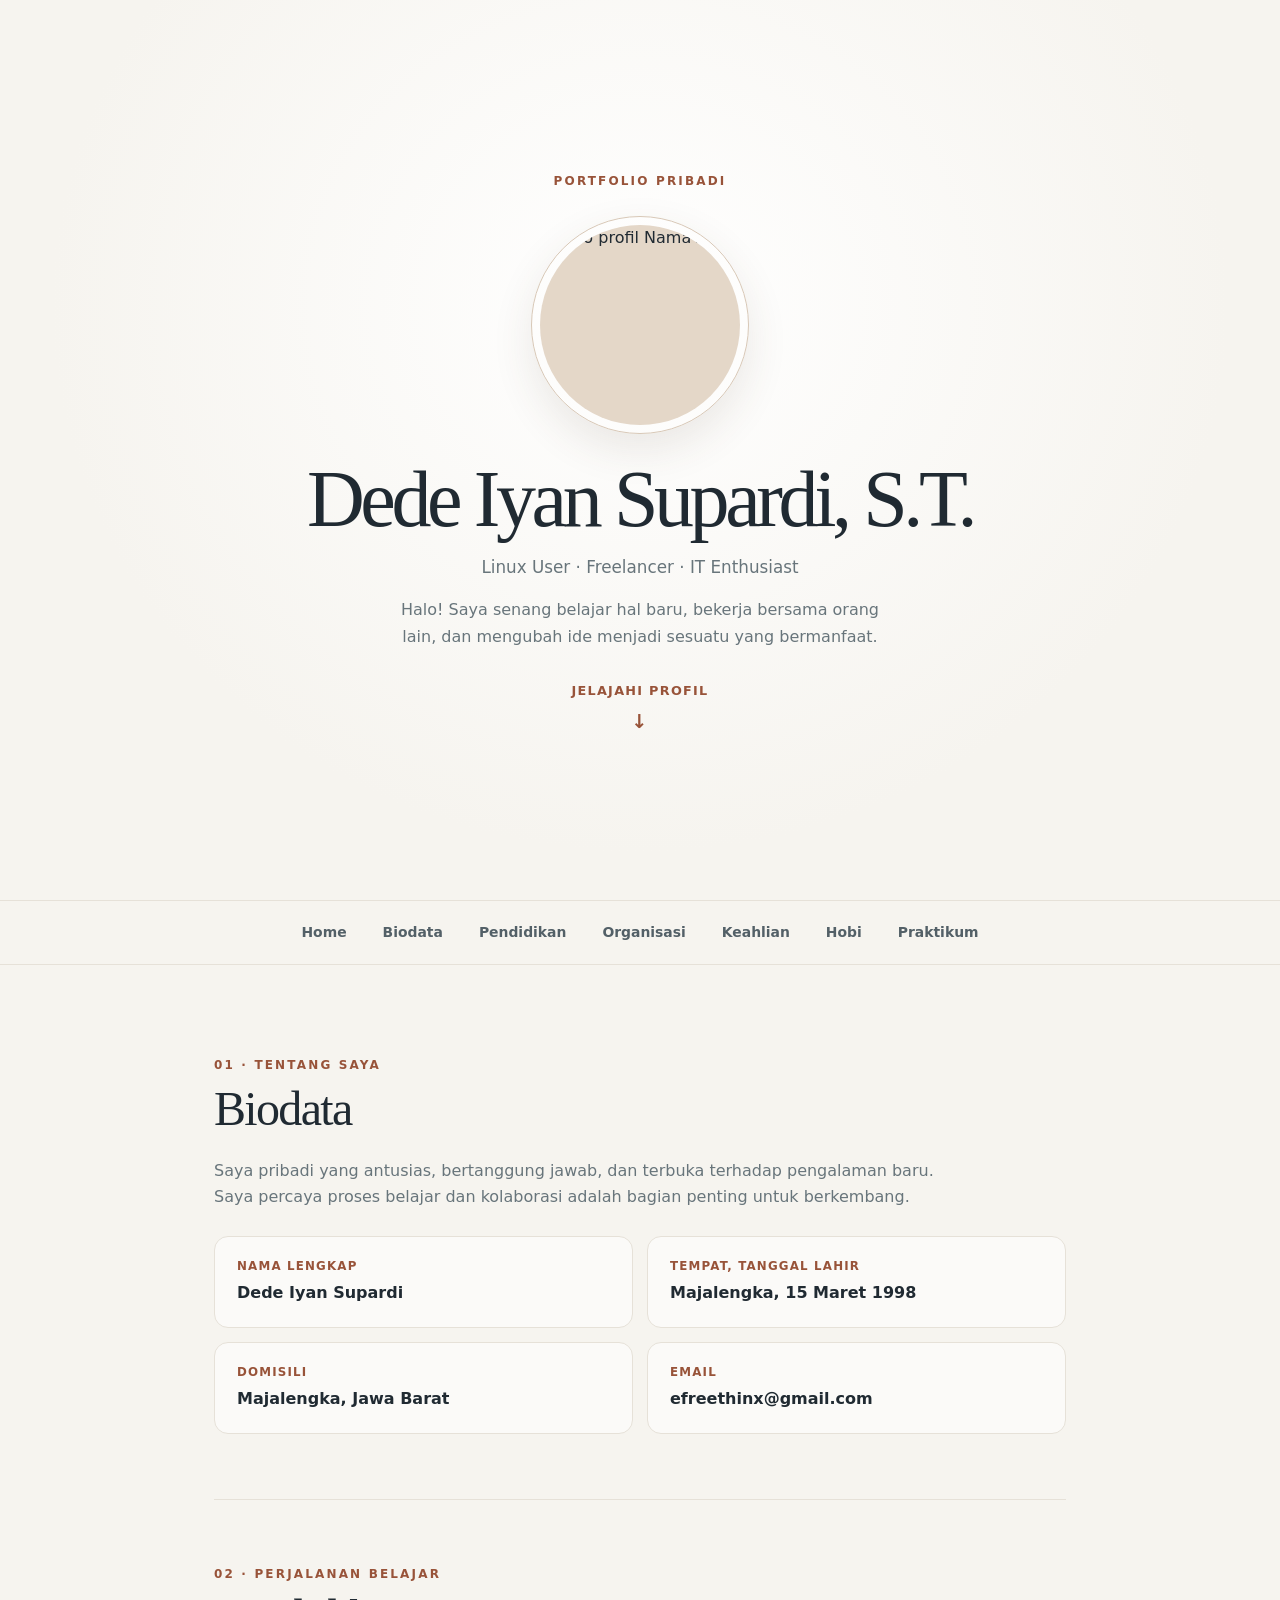
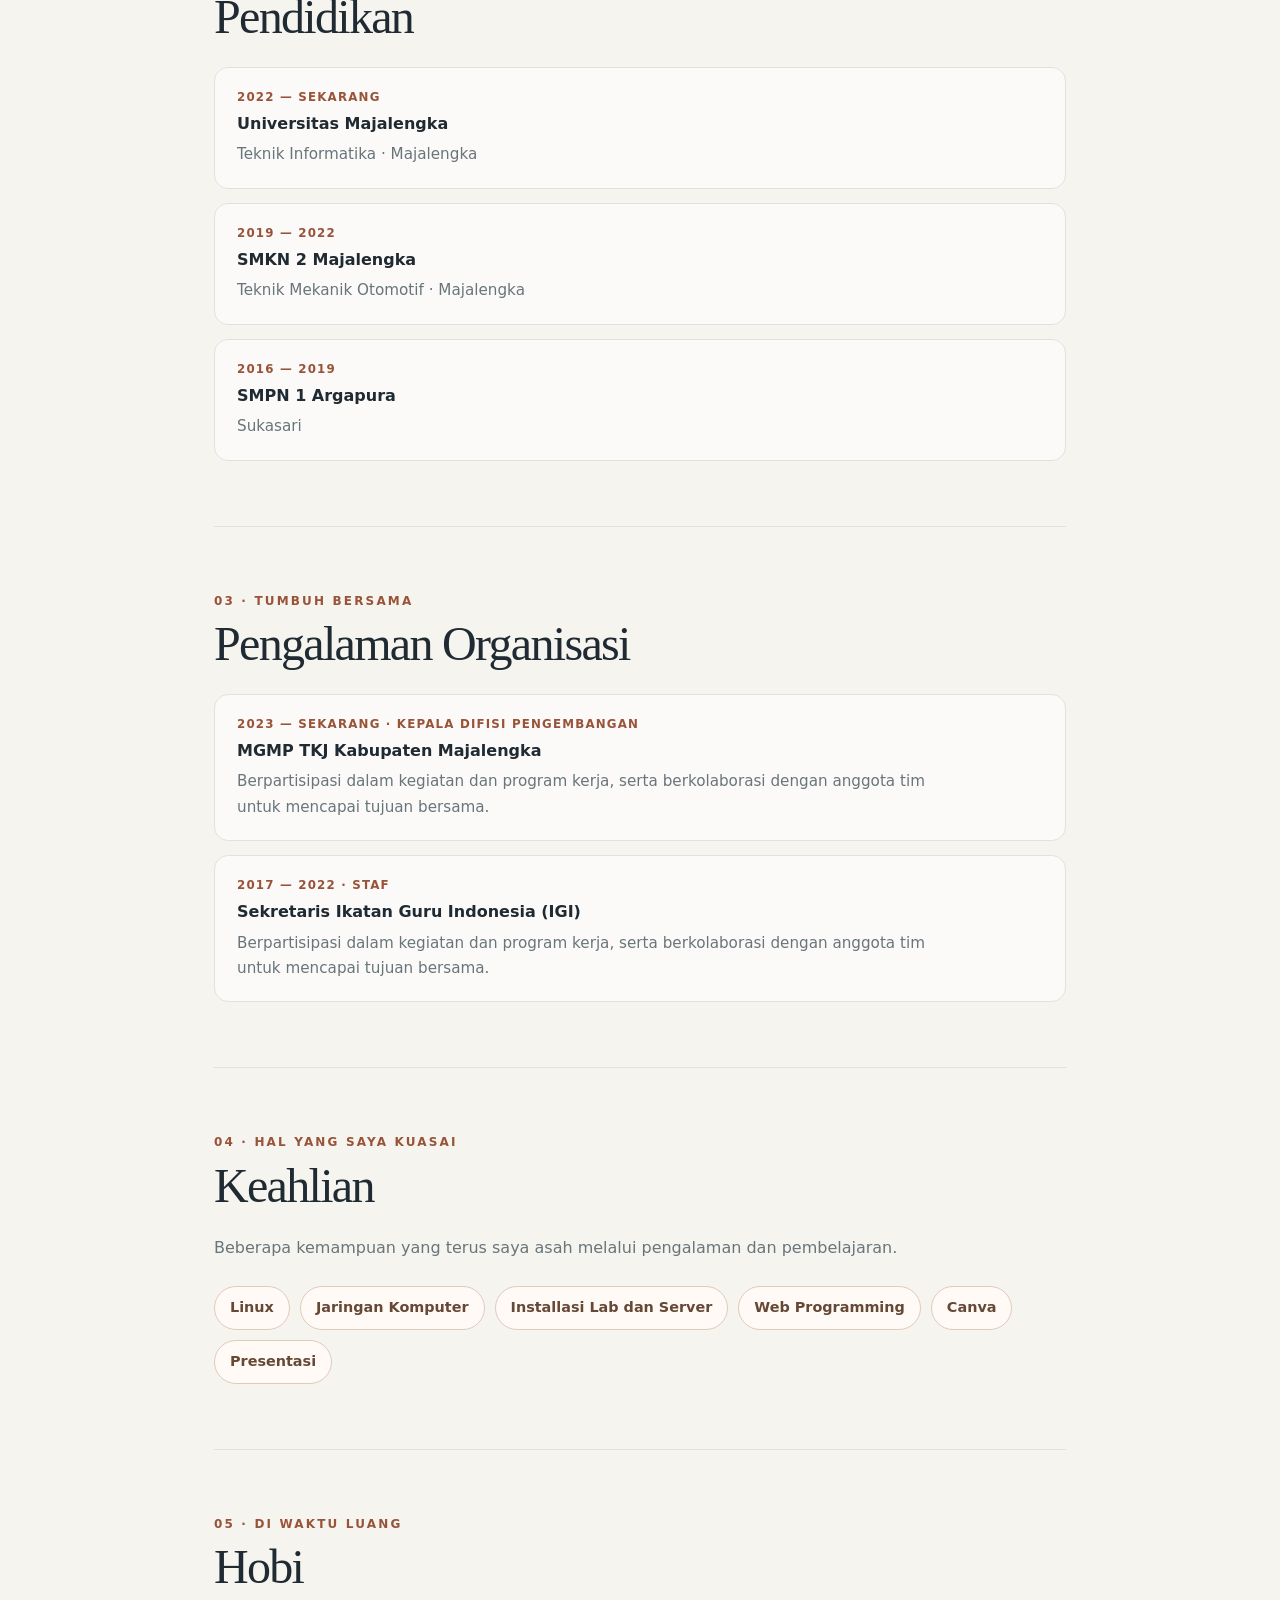
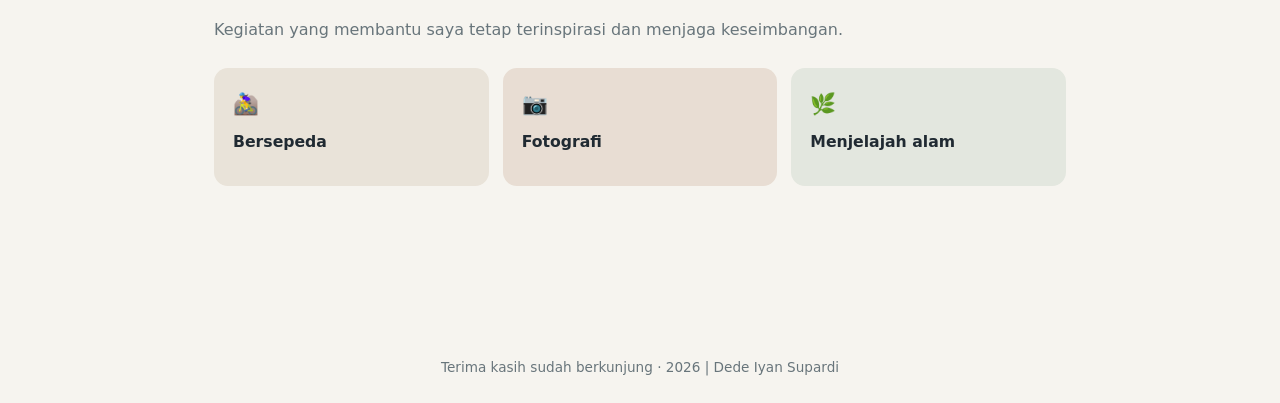
==== commit 505e9db9: "update" ====
--- a/index.html
+++ b/index.html
@@ -291,36 +291,34 @@
   </head>
   <body>
     <header class="hero">
-      <section class="section" id="home">
-        <div class="eyebrow">Portfolio pribadi</div>
-        <div class="portrait-wrap">
-          <img
-            class="portrait"
-            src="https://0.academia-photos.com/6379772/2639125/27549929/s200_dede.iyan_supardi_st..jpg"
-            alt="Foto profil Nama Anda"
-          />
-        </div>
-        <h1>Dede Iyan Supardi, S.T.</h1>
-        <p class="role">Linux User · Freelancer · IT Enthusiast</p>
-        <p class="intro">
-          Halo! Saya senang belajar hal baru, bekerja bersama orang lain, dan
-          mengubah ide menjadi sesuatu yang bermanfaat.
-        </p>
-        <a class="down" href="#biodata" style="text-decoration: none"
-          >Jelajahi profil<span aria-hidden="true">↓</span></a
-        >
-      </section>
+      <div class="eyebrow">Portfolio pribadi</div>
+      <div class="portrait-wrap">
+        <img
+          class="portrait"
+          src="https://0.academia-photos.com/6379772/2639125/27549929/s200_dede.iyan_supardi_st..jpg"
+          alt="Foto profil Nama Anda"
+        />
+      </div>
+      <h1>Dede Iyan Supardi, S.T.</h1>
+      <p class="role">Linux User · Freelancer · IT Enthusiast</p>
+      <p class="intro">
+        Halo! Saya senang belajar hal baru, bekerja bersama orang lain, dan
+        mengubah ide menjadi sesuatu yang bermanfaat.
+      </p>
+      <a class="down" href="#biodata" style="text-decoration: none"
+        >Jelajahi profil<span aria-hidden="true">↓</span></a
+      >
     </header>
 
     <div class="nav-wrap">
       <nav aria-label="Menu portfolio">
-        <a href="#home">Home</a>
+        <a href="#">Home</a>
         <a href="#biodata">Biodata</a>
         <a href="#pendidikan">Pendidikan</a>
         <a href="#organisasi">Organisasi</a>
         <a href="#keahlian">Keahlian</a>
         <a href="#hobi">Hobi</a>
-        <a href="praktikum">Praktikum</a>
+        <a href="praktikum26">Praktikum</a>
       </nav>
     </div>
 
